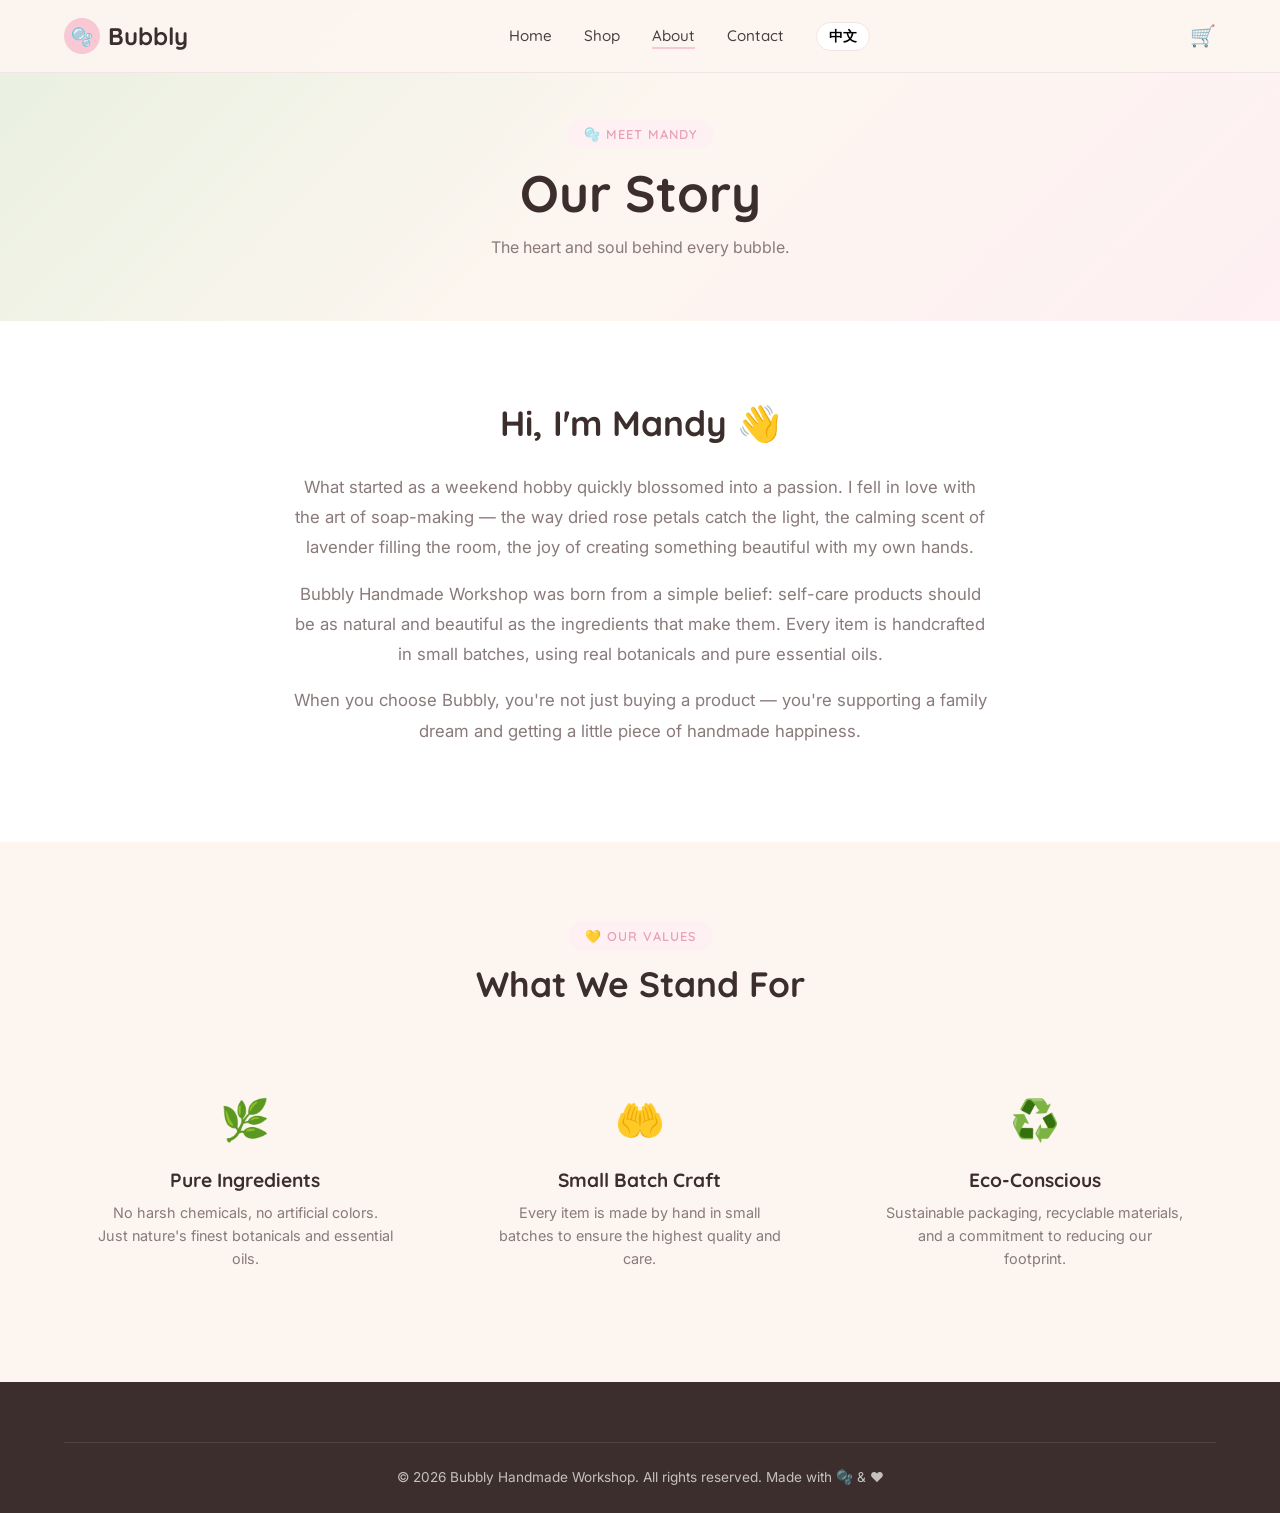
==== about.html @ 559df884 "🫧 Initial Bubbly Handmade Workshop website" ====
<!DOCTYPE html>
<html lang="en">
<head>
  <meta charset="UTF-8">
  <meta name="viewport" content="width=device-width, initial-scale=1.0">
  <title>About — Bubbly Handmade Workshop</title>
  <meta name="description" content="Meet Mandy and learn the story behind Bubbly Handmade Workshop.">
  <link rel="preconnect" href="https://fonts.googleapis.com">
  <link href="https://fonts.googleapis.com/css2?family=Inter:wght@400;500;600&family=Quicksand:wght@500;600;700&display=swap" rel="stylesheet">
  <link rel="stylesheet" href="assets/css/style.css">
  <link rel="icon" href="data:image/svg+xml,<svg xmlns=%22http://www.w3.org/2000/svg%22 viewBox=%220 0 100 100%22><text y=%22.9em%22 font-size=%2290%22>🫧</text></svg>">
</head>
<body data-page="about">

  <header class="header">
    <nav class="nav">
      <a href="index.html" class="logo"><span class="logo-bubble">🫧</span> Bubbly</a>
      <ul class="nav-links">
        <li><a href="index.html" data-i18n="home">Home</a></li>
        <li><a href="shop.html" data-i18n="shop">Shop</a></li>
        <li><a href="about.html" class="active" data-i18n="about">About</a></li>
        <li><a href="contact.html" data-i18n="contact">Contact</a></li>
        <li><button class="lang-toggle" onclick="toggleLang()">中文</button></li>
      </ul>
      <div style="display:flex;align-items:center;gap:16px">
        <div class="nav-cart" onclick="toggleCart()">🛒<span class="cart-count"></span></div>
        <button class="menu-toggle" onclick="toggleMenu()">☰</button>
      </div>
    </nav>
  </header>

  <section class="about-hero">
    <div class="container">
      <span class="section-tag">🫧 Meet Mandy</span>
      <h1 data-i18n="aboutHeroTitle">Our Story</h1>
      <p style="color:var(--text-light);max-width:500px;margin:8px auto 0" data-i18n="aboutHeroSub">The heart and soul behind every bubble.</p>
    </div>
  </section>

  <section class="about-story section">
    <div class="container">
      <div class="story-content">
        <h2 data-i18n="aboutStoryTitle">Hi, I'm Mandy 👋</h2>
        <br>
        <p data-i18n="aboutStory1">What started as a weekend hobby quickly blossomed into a passion. I fell in love with the art of soap-making — the way dried rose petals catch the light, the calming scent of lavender filling the room, the joy of creating something beautiful with my own hands.</p>
        <p data-i18n="aboutStory2">Bubbly Handmade Workshop was born from a simple belief: self-care products should be as natural and beautiful as the ingredients that make them. Every item is handcrafted in small batches, using real botanicals and pure essential oils.</p>
        <p data-i18n="aboutStory3">When you choose Bubbly, you're not just buying a product — you're supporting a family dream and getting a little piece of handmade happiness.</p>
      </div>
    </div>
  </section>

  <section class="section" style="background:var(--cream)">
    <div class="container">
      <div class="section-header">
        <span class="section-tag">💛 Our Values</span>
        <h2 data-i18n="valuesTitle">What We Stand For</h2>
      </div>
      <div class="values-grid">
        <div class="value-card fade-in">
          <div class="value-icon">🌿</div>
          <h3 data-i18n="pureTitle">Pure Ingredients</h3>
          <p data-i18n="pureSub">No harsh chemicals, no artificial colors. Just nature's finest botanicals and essential oils.</p>
        </div>
        <div class="value-card fade-in">
          <div class="value-icon">🤲</div>
          <h3 data-i18n="craftTitle">Small Batch Craft</h3>
          <p data-i18n="craftSub">Every item is made by hand in small batches to ensure the highest quality and care.</p>
        </div>
        <div class="value-card fade-in">
          <div class="value-icon">♻️</div>
          <h3 data-i18n="ecoTitle">Eco-Conscious</h3>
          <p data-i18n="ecoSub">Sustainable packaging, recyclable materials, and a commitment to reducing our footprint.</p>
        </div>
      </div>
    </div>
  </section>

  <footer class="footer">
    <div class="container">
      <div class="footer-bottom">
        <p>© 2026 Bubbly Handmade Workshop. All rights reserved. Made with 🫧 & ❤️</p>
      </div>
    </div>
  </footer>

  <div class="cart-overlay" onclick="toggleCart()"></div>
  <div class="cart-drawer">
    <div class="cart-header"><h3 data-i18n="cartTitle">🛒 Your Cart</h3><button class="cart-close" onclick="toggleCart()">✕</button></div>
    <div class="cart-items"></div>
    <div class="cart-footer">
      <div class="cart-total"><span data-i18n="total">Total</span><span class="cart-total-amount">$0.00</span></div>
      <button class="btn btn-gold cart-checkout-btn" onclick="checkout()" data-i18n="checkout">Checkout with Stripe</button>
    </div>
  </div>

  <script src="assets/js/app.js"></script>
</body>
</html>
---- assets/css/style.css ----
/* ============================================
   Bubbly Handmade Workshop — Main Stylesheet
   ============================================ */

/* --- Custom Properties --- */
:root {
  --pink: #f8c8d4;
  --pink-light: #fef0f3;
  --pink-dark: #e8a0b4;
  --cream: #fdf6f0;
  --white: #ffffff;
  --sage: #b8c9a3;
  --sage-light: #e8f0e0;
  --gold: #d4a853;
  --gold-light: #f5e6c8;
  --text: #4a3f3f;
  --text-light: #8a7a7a;
  --text-heading: #3d2e2e;
  --border: #f0e4e4;
  --shadow: rgba(200, 160, 170, 0.15);
  --shadow-hover: rgba(200, 160, 170, 0.25);
  --radius: 16px;
  --radius-sm: 10px;
  --radius-full: 50px;
  --transition: 0.3s ease;
  --font-body: 'Inter', -apple-system, BlinkMacSystemFont, sans-serif;
  --font-accent: 'Quicksand', 'Nunito', sans-serif;
  --max-width: 1200px;
}

/* --- Reset & Base --- */
*, *::before, *::after { box-sizing: border-box; margin: 0; padding: 0; }

html { scroll-behavior: smooth; font-size: 16px; }

body {
  font-family: var(--font-body);
  color: var(--text);
  background: var(--cream);
  line-height: 1.6;
  -webkit-font-smoothing: antialiased;
}

a { color: var(--pink-dark); text-decoration: none; transition: color var(--transition); }
a:hover { color: var(--gold); }

img { max-width: 100%; display: block; }

/* --- Typography --- */
h1, h2, h3, h4 {
  font-family: var(--font-accent);
  color: var(--text-heading);
  font-weight: 700;
  line-height: 1.3;
}

h1 { font-size: clamp(2rem, 5vw, 3.2rem); }
h2 { font-size: clamp(1.5rem, 3.5vw, 2.2rem); }
h3 { font-size: 1.2rem; }

/* --- Utility --- */
.container { max-width: var(--max-width); margin: 0 auto; padding: 0 24px; }
.section { padding: 80px 0; }
.text-center { text-align: center; }
.sr-only { position: absolute; width: 1px; height: 1px; overflow: hidden; clip: rect(0,0,0,0); }

/* --- Buttons --- */
.btn {
  display: inline-flex;
  align-items: center;
  gap: 8px;
  padding: 12px 28px;
  border-radius: var(--radius-full);
  font-family: var(--font-accent);
  font-weight: 600;
  font-size: 0.95rem;
  border: none;
  cursor: pointer;
  transition: all var(--transition);
  text-decoration: none;
}

.btn-primary {
  background: var(--pink);
  color: var(--text-heading);
}
.btn-primary:hover {
  background: var(--pink-dark);
  color: var(--white);
  transform: translateY(-2px);
  box-shadow: 0 8px 24px var(--shadow-hover);
}

.btn-secondary {
  background: transparent;
  color: var(--text);
  border: 2px solid var(--border);
}
.btn-secondary:hover {
  border-color: var(--pink);
  color: var(--pink-dark);
}

.btn-gold {
  background: var(--gold);
  color: var(--white);
}
.btn-gold:hover {
  background: #c49a48;
  transform: translateY(-2px);
  box-shadow: 0 8px 24px rgba(212, 168, 83, 0.3);
}

.btn-sm { padding: 8px 20px; font-size: 0.85rem; }

/* --- Header / Nav --- */
.header {
  position: fixed;
  top: 0; left: 0; right: 0;
  z-index: 1000;
  background: rgba(253, 246, 240, 0.92);
  backdrop-filter: blur(20px);
  border-bottom: 1px solid var(--border);
  transition: box-shadow var(--transition);
}

.header.scrolled { box-shadow: 0 4px 20px var(--shadow); }

.nav {
  display: flex;
  align-items: center;
  justify-content: space-between;
  height: 72px;
  max-width: var(--max-width);
  margin: 0 auto;
  padding: 0 24px;
}

.logo {
  font-family: var(--font-accent);
  font-size: 1.5rem;
  font-weight: 700;
  color: var(--text-heading);
  display: flex;
  align-items: center;
  gap: 8px;
}

.logo-bubble {
  width: 36px; height: 36px;
  background: var(--pink);
  border-radius: 50%;
  display: flex; align-items: center; justify-content: center;
  font-size: 1.1rem;
}

.nav-links { display: flex; gap: 32px; list-style: none; align-items: center; }

.nav-links a {
  font-family: var(--font-accent);
  font-weight: 500;
  color: var(--text);
  font-size: 0.95rem;
  position: relative;
}

.nav-links a::after {
  content: '';
  position: absolute;
  bottom: -4px; left: 0;
  width: 0; height: 2px;
  background: var(--pink);
  transition: width var(--transition);
}

.nav-links a:hover::after,
.nav-links a.active::after { width: 100%; }

.nav-cart {
  position: relative;
  font-size: 1.3rem;
  cursor: pointer;
}

.cart-count {
  position: absolute;
  top: -8px; right: -10px;
  background: var(--gold);
  color: white;
  font-size: 0.7rem;
  font-weight: 700;
  width: 20px; height: 20px;
  border-radius: 50%;
  display: flex; align-items: center; justify-content: center;
}

.cart-count:empty { display: none; }

.lang-toggle {
  font-size: 0.85rem;
  padding: 4px 12px;
  border-radius: var(--radius-full);
  border: 1.5px solid var(--border);
  background: var(--white);
  cursor: pointer;
  font-family: var(--font-accent);
  font-weight: 600;
  transition: all var(--transition);
}

.lang-toggle:hover { border-color: var(--pink); }

/* Mobile menu */
.menu-toggle {
  display: none;
  background: none; border: none;
  font-size: 1.5rem; cursor: pointer;
  color: var(--text);
}

/* --- Hero --- */
.hero {
  min-height: 90vh;
  display: flex;
  align-items: center;
  padding-top: 72px;
  background: linear-gradient(135deg, var(--cream) 0%, var(--pink-light) 50%, var(--sage-light) 100%);
  position: relative;
  overflow: hidden;
}

.hero::before {
  content: '';
  position: absolute;
  width: 400px; height: 400px;
  background: var(--pink);
  border-radius: 50%;
  opacity: 0.08;
  top: -100px; right: -100px;
}

.hero::after {
  content: '';
  position: absolute;
  width: 300px; height: 300px;
  background: var(--sage);
  border-radius: 50%;
  opacity: 0.08;
  bottom: -80px; left: -80px;
}

.hero-content {
  max-width: var(--max-width);
  margin: 0 auto;
  padding: 0 24px;
  display: grid;
  grid-template-columns: 1fr 1fr;
  gap: 60px;
  align-items: center;
  position: relative;
  z-index: 1;
}

.hero-text h1 {
  margin-bottom: 16px;
}

.hero-text h1 span { color: var(--pink-dark); }

.hero-subtitle {
  font-size: 1.15rem;
  color: var(--text-light);
  margin-bottom: 32px;
  max-width: 480px;
}

.hero-buttons { display: flex; gap: 16px; flex-wrap: wrap; }

.hero-visual {
  display: grid;
  grid-template-columns: 1fr 1fr;
  gap: 16px;
}

.hero-card {
  background: var(--white);
  border-radius: var(--radius);
  padding: 24px;
  text-align: center;
  box-shadow: 0 4px 20px var(--shadow);
  transition: transform var(--transition);
  animation: fadeUp 0.6s ease both;
}

.hero-card:nth-child(2) { animation-delay: 0.1s; transform: translateY(20px); }
.hero-card:nth-child(3) { animation-delay: 0.2s; }
.hero-card:nth-child(4) { animation-delay: 0.3s; transform: translateY(20px); }

.hero-card:hover { transform: translateY(-4px); }
.hero-card:nth-child(2):hover, .hero-card:nth-child(4):hover { transform: translateY(16px); }

.hero-card-emoji { font-size: 3rem; margin-bottom: 8px; }
.hero-card-label { font-family: var(--font-accent); font-weight: 600; font-size: 0.9rem; }

/* --- Featured Products --- */
.featured { background: var(--white); }

.section-header {
  text-align: center;
  margin-bottom: 48px;
}

.section-header p {
  color: var(--text-light);
  margin-top: 8px;
  max-width: 500px;
  margin-left: auto;
  margin-right: auto;
}

.section-tag {
  display: inline-block;
  background: var(--pink-light);
  color: var(--pink-dark);
  padding: 4px 16px;
  border-radius: var(--radius-full);
  font-size: 0.8rem;
  font-weight: 600;
  font-family: var(--font-accent);
  margin-bottom: 12px;
  text-transform: uppercase;
  letter-spacing: 1px;
}

.product-grid {
  display: grid;
  grid-template-columns: repeat(auto-fill, minmax(260px, 1fr));
  gap: 24px;
}

.product-card {
  background: var(--cream);
  border-radius: var(--radius);
  overflow: hidden;
  transition: all var(--transition);
  cursor: pointer;
  position: relative;
}

.product-card:hover {
  transform: translateY(-6px);
  box-shadow: 0 12px 32px var(--shadow-hover);
}

.product-image {
  height: 220px;
  display: flex;
  align-items: center;
  justify-content: center;
  font-size: 4.5rem;
  position: relative;
}

.product-badge {
  position: absolute;
  top: 12px; left: 12px;
  background: var(--gold);
  color: white;
  font-size: 0.7rem;
  font-weight: 700;
  padding: 4px 12px;
  border-radius: var(--radius-full);
  font-family: var(--font-accent);
  text-transform: uppercase;
  letter-spacing: 0.5px;
}

.product-info { padding: 20px; }

.product-name {
  font-family: var(--font-accent);
  font-weight: 700;
  font-size: 1.05rem;
  margin-bottom: 4px;
}

.product-desc {
  font-size: 0.85rem;
  color: var(--text-light);
  margin-bottom: 12px;
  display: -webkit-box;
  -webkit-line-clamp: 2;
  -webkit-box-orient: vertical;
  overflow: hidden;
}

.product-footer {
  display: flex;
  align-items: center;
  justify-content: space-between;
}

.product-price {
  font-family: var(--font-accent);
  font-weight: 700;
  font-size: 1.1rem;
  color: var(--text-heading);
}

.add-to-cart-btn {
  width: 36px; height: 36px;
  border-radius: 50%;
  border: none;
  background: var(--pink);
  color: var(--text-heading);
  font-size: 1.1rem;
  cursor: pointer;
  transition: all var(--transition);
  display: flex; align-items: center; justify-content: center;
}

.add-to-cart-btn:hover {
  background: var(--gold);
  color: white;
  transform: scale(1.1);
}

/* --- About Preview --- */
.about-preview {
  background: linear-gradient(135deg, var(--pink-light), var(--cream));
}

.about-grid {
  display: grid;
  grid-template-columns: 1fr 1fr;
  gap: 60px;
  align-items: center;
}

.about-image-placeholder {
  width: 100%;
  aspect-ratio: 4/3;
  background: var(--white);
  border-radius: var(--radius);
  display: flex;
  align-items: center;
  justify-content: center;
  font-size: 5rem;
  box-shadow: 0 8px 32px var(--shadow);
}

.about-text h2 { margin-bottom: 16px; }

.about-text p {
  color: var(--text-light);
  margin-bottom: 16px;
}

.about-values {
  display: flex;
  gap: 24px;
  margin-top: 24px;
}

.about-value {
  text-align: center;
  flex: 1;
}

.about-value-icon {
  width: 48px; height: 48px;
  background: var(--white);
  border-radius: 50%;
  display: flex; align-items: center; justify-content: center;
  font-size: 1.3rem;
  margin: 0 auto 8px;
  box-shadow: 0 2px 8px var(--shadow);
}

.about-value-label {
  font-family: var(--font-accent);
  font-weight: 600;
  font-size: 0.85rem;
}

/* --- Instagram Section --- */
.instagram-section { background: var(--white); }

.insta-grid {
  display: grid;
  grid-template-columns: repeat(4, 1fr);
  gap: 16px;
  margin-top: 32px;
}

.insta-item {
  aspect-ratio: 1;
  border-radius: var(--radius-sm);
  overflow: hidden;
  position: relative;
  cursor: pointer;
}

.insta-placeholder {
  width: 100%;
  height: 100%;
  display: flex;
  align-items: center;
  justify-content: center;
  font-size: 3rem;
  transition: transform var(--transition);
}

.insta-item:hover .insta-placeholder { transform: scale(1.05); }

.insta-overlay {
  position: absolute;
  inset: 0;
  background: rgba(248, 200, 212, 0.8);
  display: flex;
  align-items: center;
  justify-content: center;
  opacity: 0;
  transition: opacity var(--transition);
  color: white;
  font-size: 1.5rem;
}

.insta-item:hover .insta-overlay { opacity: 1; }

/* --- Footer --- */
.footer {
  background: var(--text-heading);
  color: rgba(255,255,255,0.7);
  padding: 60px 0 24px;
}

.footer-grid {
  display: grid;
  grid-template-columns: 2fr 1fr 1fr 1fr;
  gap: 40px;
  margin-bottom: 40px;
}

.footer-brand .logo { color: white; margin-bottom: 12px; }
.footer-brand .logo-bubble { background: var(--pink); }
.footer-brand p { font-size: 0.9rem; max-width: 280px; }

.footer h4 {
  color: white;
  font-size: 0.95rem;
  margin-bottom: 16px;
}

.footer-links { list-style: none; }
.footer-links li { margin-bottom: 8px; }
.footer-links a {
  color: rgba(255,255,255,0.6);
  font-size: 0.9rem;
  transition: color var(--transition);
}
.footer-links a:hover { color: var(--pink); }

.footer-social {
  display: flex;
  gap: 12px;
  margin-top: 16px;
}

.footer-social a {
  width: 40px; height: 40px;
  border-radius: 50%;
  background: rgba(255,255,255,0.1);
  display: flex; align-items: center; justify-content: center;
  font-size: 1.1rem;
  transition: all var(--transition);
}

.footer-social a:hover { background: var(--pink); transform: translateY(-2px); }

.footer-bottom {
  border-top: 1px solid rgba(255,255,255,0.1);
  padding-top: 24px;
  text-align: center;
  font-size: 0.85rem;
}

/* --- Shop Page --- */
.shop-hero {
  padding: 120px 0 40px;
  background: linear-gradient(135deg, var(--cream), var(--pink-light));
  text-align: center;
}

.category-filters {
  display: flex;
  gap: 12px;
  justify-content: center;
  margin-top: 24px;
  flex-wrap: wrap;
}

.filter-btn {
  padding: 8px 24px;
  border-radius: var(--radius-full);
  border: 2px solid var(--border);
  background: var(--white);
  font-family: var(--font-accent);
  font-weight: 600;
  font-size: 0.85rem;
  cursor: pointer;
  transition: all var(--transition);
  color: var(--text);
}

.filter-btn:hover, .filter-btn.active {
  background: var(--pink);
  border-color: var(--pink);
  color: var(--text-heading);
}

.shop-grid { padding: 60px 0 80px; }

/* --- About Page --- */
.about-hero {
  padding: 120px 0 60px;
  background: linear-gradient(135deg, var(--sage-light), var(--cream), var(--pink-light));
  text-align: center;
}

.about-story { background: var(--white); }

.story-content {
  max-width: 700px;
  margin: 0 auto;
  text-align: center;
}

.story-content p {
  color: var(--text-light);
  font-size: 1.05rem;
  margin-bottom: 16px;
  line-height: 1.8;
}

.values-grid {
  display: grid;
  grid-template-columns: repeat(3, 1fr);
  gap: 32px;
  margin-top: 48px;
}

.value-card {
  background: var(--cream);
  border-radius: var(--radius);
  padding: 32px;
  text-align: center;
  transition: transform var(--transition);
}

.value-card:hover { transform: translateY(-4px); }

.value-icon {
  font-size: 2.5rem;
  margin-bottom: 16px;
}

.value-card h3 { margin-bottom: 8px; }
.value-card p { font-size: 0.9rem; color: var(--text-light); }

/* --- Contact Page --- */
.contact-hero {
  padding: 120px 0 40px;
  background: linear-gradient(135deg, var(--cream), var(--pink-light));
  text-align: center;
}

.contact-grid {
  display: grid;
  grid-template-columns: 1fr 1fr;
  gap: 48px;
  align-items: start;
}

.contact-form {
  background: var(--white);
  padding: 40px;
  border-radius: var(--radius);
  box-shadow: 0 4px 20px var(--shadow);
}

.form-group { margin-bottom: 20px; }

.form-group label {
  display: block;
  font-family: var(--font-accent);
  font-weight: 600;
  font-size: 0.9rem;
  margin-bottom: 6px;
}

.form-group input,
.form-group textarea,
.form-group select {
  width: 100%;
  padding: 12px 16px;
  border: 2px solid var(--border);
  border-radius: var(--radius-sm);
  font-family: var(--font-body);
  font-size: 0.95rem;
  transition: border-color var(--transition);
  background: var(--cream);
}

.form-group input:focus,
.form-group textarea:focus {
  outline: none;
  border-color: var(--pink);
}

.form-group textarea { resize: vertical; min-height: 120px; }

.contact-info-cards { display: flex; flex-direction: column; gap: 20px; }

.info-card {
  background: var(--white);
  padding: 24px;
  border-radius: var(--radius);
  display: flex;
  align-items: center;
  gap: 16px;
  box-shadow: 0 2px 12px var(--shadow);
}

.info-card-icon {
  width: 48px; height: 48px;
  background: var(--pink-light);
  border-radius: 50%;
  display: flex; align-items: center; justify-content: center;
  font-size: 1.3rem;
  flex-shrink: 0;
}

.info-card h4 { font-size: 0.95rem; margin-bottom: 2px; }
.info-card p { font-size: 0.85rem; color: var(--text-light); }

/* --- Cart Drawer --- */
.cart-overlay {
  position: fixed;
  inset: 0;
  background: rgba(0,0,0,0.4);
  z-index: 2000;
  opacity: 0;
  pointer-events: none;
  transition: opacity var(--transition);
}

.cart-overlay.open { opacity: 1; pointer-events: all; }

.cart-drawer {
  position: fixed;
  top: 0; right: 0;
  width: 400px;
  max-width: 90vw;
  height: 100vh;
  background: var(--white);
  z-index: 2001;
  transform: translateX(100%);
  transition: transform var(--transition);
  display: flex;
  flex-direction: column;
}

.cart-drawer.open { transform: translateX(0); }

.cart-header {
  display: flex;
  align-items: center;
  justify-content: space-between;
  padding: 24px;
  border-bottom: 1px solid var(--border);
}

.cart-header h3 { font-family: var(--font-accent); }

.cart-close {
  background: none; border: none;
  font-size: 1.5rem; cursor: pointer;
  color: var(--text);
}

.cart-items {
  flex: 1;
  overflow-y: auto;
  padding: 24px;
}

.cart-empty {
  text-align: center;
  padding: 40px 0;
  color: var(--text-light);
}

.cart-empty-emoji { font-size: 3rem; margin-bottom: 12px; }

.cart-item {
  display: flex;
  gap: 16px;
  padding: 16px 0;
  border-bottom: 1px solid var(--border);
  align-items: center;
}

.cart-item-image {
  width: 60px; height: 60px;
  border-radius: var(--radius-sm);
  display: flex; align-items: center; justify-content: center;
  font-size: 2rem;
  flex-shrink: 0;
}

.cart-item-details { flex: 1; }
.cart-item-name { font-family: var(--font-accent); font-weight: 600; font-size: 0.95rem; }
.cart-item-price { font-size: 0.85rem; color: var(--text-light); }

.cart-item-qty {
  display: flex;
  align-items: center;
  gap: 8px;
}

.qty-btn {
  width: 28px; height: 28px;
  border-radius: 50%;
  border: 1.5px solid var(--border);
  background: none;
  cursor: pointer;
  font-size: 1rem;
  display: flex; align-items: center; justify-content: center;
  transition: all var(--transition);
}

.qty-btn:hover { border-color: var(--pink); background: var(--pink-light); }

.cart-footer {
  padding: 24px;
  border-top: 1px solid var(--border);
}

.cart-total {
  display: flex;
  justify-content: space-between;
  margin-bottom: 16px;
  font-family: var(--font-accent);
  font-weight: 700;
  font-size: 1.1rem;
}

.cart-checkout-btn { width: 100%; justify-content: center; }

/* --- Animations --- */
@keyframes fadeUp {
  from { opacity: 0; transform: translateY(20px); }
  to { opacity: 1; transform: translateY(0); }
}

.fade-in {
  opacity: 0;
  transform: translateY(20px);
  transition: opacity 0.6s ease, transform 0.6s ease;
}

.fade-in.visible {
  opacity: 1;
  transform: translateY(0);
}

/* --- Toast Notification --- */
.toast {
  position: fixed;
  bottom: 24px;
  right: 24px;
  background: var(--text-heading);
  color: white;
  padding: 14px 24px;
  border-radius: var(--radius-sm);
  font-family: var(--font-accent);
  font-weight: 600;
  font-size: 0.9rem;
  z-index: 3000;
  transform: translateY(100px);
  opacity: 0;
  transition: all 0.4s ease;
  display: flex; align-items: center; gap: 8px;
}

.toast.show { transform: translateY(0); opacity: 1; }

/* --- Responsive --- */
@media (max-width: 768px) {
  .nav-links { display: none; }
  .menu-toggle { display: block; }
  
  .nav-links.open {
    display: flex;
    flex-direction: column;
    position: absolute;
    top: 72px; left: 0; right: 0;
    background: var(--cream);
    padding: 24px;
    gap: 20px;
    border-bottom: 1px solid var(--border);
    box-shadow: 0 8px 20px var(--shadow);
  }

  .hero-content { grid-template-columns: 1fr; text-align: center; }
  .hero-subtitle { margin-left: auto; margin-right: auto; }
  .hero-buttons { justify-content: center; }
  .hero-visual { grid-template-columns: 1fr 1fr; }
  .hero-card:nth-child(2), .hero-card:nth-child(4) { transform: none; }

  .about-grid { grid-template-columns: 1fr; }
  .footer-grid { grid-template-columns: 1fr 1fr; }
  .contact-grid { grid-template-columns: 1fr; }
  .values-grid { grid-template-columns: 1fr; }
  .insta-grid { grid-template-columns: 1fr 1fr; }
  .about-values { flex-direction: column; }
}
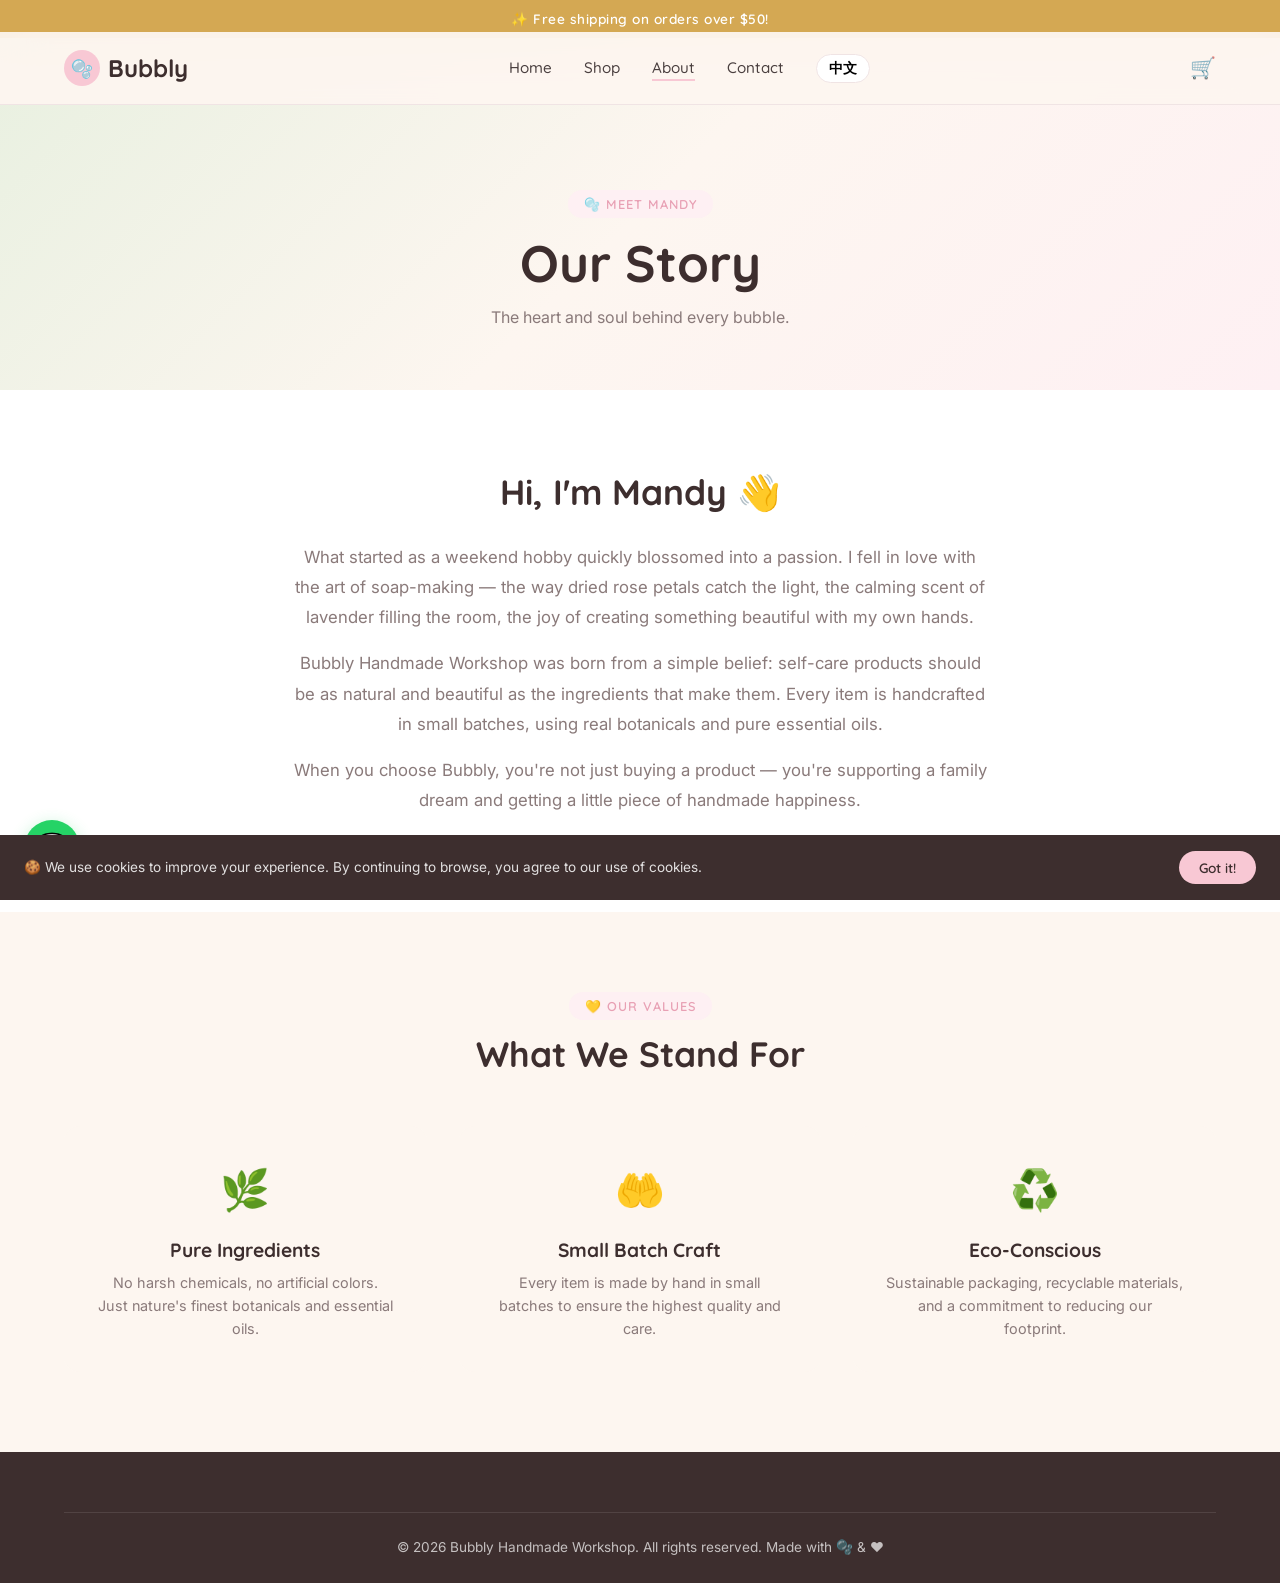
==== commit d59ca6a3: "✨ Major enhancements: testimonials, newsletter, search, quick-view, accessibility & more" ====
--- a/about.html
+++ b/about.html
@@ -8,6 +8,7 @@
   <link rel="preconnect" href="https://fonts.googleapis.com">
   <link href="https://fonts.googleapis.com/css2?family=Inter:wght@400;500;600&family=Quicksand:wght@500;600;700&display=swap" rel="stylesheet">
   <link rel="stylesheet" href="assets/css/style.css">
+  <link rel="stylesheet" href="assets/css/enhancements.css">
   <link rel="icon" href="data:image/svg+xml,<svg xmlns=%22http://www.w3.org/2000/svg%22 viewBox=%220 0 100 100%22><text y=%22.9em%22 font-size=%2290%22>🫧</text></svg>">
 </head>
 <body data-page="about">
@@ -94,5 +95,6 @@
   </div>
 
   <script src="assets/js/app.js"></script>
+  <script src="assets/js/enhancements.js"></script>
 </body>
 </html>
--- a/assets/css/enhancements.css
+++ b/assets/css/enhancements.css
@@ -0,0 +1,354 @@
+/* ============================================
+   Bubbly Handmade Workshop — Enhancements
+   ============================================ */
+
+/* --- 1. ACCESSIBILITY: Skip to Content --- */
+.skip-link {
+  position: absolute;
+  top: -100%;
+  left: 16px;
+  background: var(--gold);
+  color: white;
+  padding: 12px 24px;
+  border-radius: var(--radius-full);
+  font-family: var(--font-accent);
+  font-weight: 600;
+  z-index: 9999;
+  transition: top 0.3s;
+}
+.skip-link:focus { top: 12px; }
+
+/* --- 2. BACK TO TOP BUTTON --- */
+.back-to-top {
+  position: fixed;
+  bottom: 24px;
+  right: 24px;
+  width: 48px;
+  height: 48px;
+  border-radius: 50%;
+  background: var(--pink);
+  color: var(--text-heading);
+  border: none;
+  font-size: 1.3rem;
+  cursor: pointer;
+  box-shadow: 0 4px 16px var(--shadow);
+  opacity: 0;
+  pointer-events: none;
+  transition: all var(--transition);
+  z-index: 1500;
+  display: flex;
+  align-items: center;
+  justify-content: center;
+}
+.back-to-top.visible { opacity: 1; pointer-events: all; }
+.back-to-top:hover { background: var(--gold); color: white; transform: translateY(-3px); }
+
+/* --- 3. COOKIE / PRIVACY BANNER --- */
+.cookie-banner {
+  position: fixed;
+  bottom: 0;
+  left: 0;
+  right: 0;
+  background: var(--text-heading);
+  color: rgba(255,255,255,0.85);
+  padding: 16px 24px;
+  display: flex;
+  align-items: center;
+  justify-content: space-between;
+  gap: 16px;
+  z-index: 2500;
+  font-size: 0.85rem;
+  transform: translateY(100%);
+  transition: transform 0.4s ease;
+  flex-wrap: wrap;
+}
+.cookie-banner.show { transform: translateY(0); }
+.cookie-banner p { margin: 0; flex: 1; min-width: 200px; }
+.cookie-banner .btn { flex-shrink: 0; }
+
+/* --- 4. PRODUCT QUICK VIEW MODAL --- */
+.modal-overlay {
+  position: fixed;
+  inset: 0;
+  background: rgba(0,0,0,0.5);
+  z-index: 3000;
+  display: flex;
+  align-items: center;
+  justify-content: center;
+  opacity: 0;
+  pointer-events: none;
+  transition: opacity 0.3s ease;
+  padding: 24px;
+}
+.modal-overlay.open { opacity: 1; pointer-events: all; }
+
+.modal {
+  background: var(--white);
+  border-radius: var(--radius);
+  max-width: 500px;
+  width: 100%;
+  max-height: 90vh;
+  overflow-y: auto;
+  transform: scale(0.9) translateY(20px);
+  transition: transform 0.3s ease;
+  box-shadow: 0 24px 64px rgba(0,0,0,0.2);
+}
+.modal-overlay.open .modal { transform: scale(1) translateY(0); }
+
+.modal-image {
+  height: 250px;
+  display: flex;
+  align-items: center;
+  justify-content: center;
+  font-size: 6rem;
+  border-radius: var(--radius) var(--radius) 0 0;
+  position: relative;
+}
+
+.modal-close {
+  position: absolute;
+  top: 12px;
+  right: 12px;
+  width: 36px; height: 36px;
+  border-radius: 50%;
+  border: none;
+  background: rgba(255,255,255,0.9);
+  font-size: 1.2rem;
+  cursor: pointer;
+  display: flex; align-items: center; justify-content: center;
+  transition: all var(--transition);
+}
+.modal-close:hover { background: var(--pink); }
+
+.modal-body { padding: 24px; }
+.modal-body h2 { margin-bottom: 4px; font-size: 1.4rem; }
+.modal-body .product-price { font-size: 1.3rem; margin-bottom: 12px; display: block; }
+.modal-body .product-desc { 
+  -webkit-line-clamp: unset; 
+  color: var(--text-light); 
+  margin-bottom: 20px; 
+  line-height: 1.7;
+}
+.modal-body .btn { width: 100%; justify-content: center; }
+
+/* --- 5. NEWSLETTER / EMAIL SIGNUP --- */
+.newsletter {
+  background: linear-gradient(135deg, var(--pink-light), var(--sage-light));
+  text-align: center;
+}
+
+.newsletter-form {
+  display: flex;
+  gap: 12px;
+  max-width: 460px;
+  margin: 24px auto 0;
+  flex-wrap: wrap;
+  justify-content: center;
+}
+
+.newsletter-form input {
+  flex: 1;
+  min-width: 200px;
+  padding: 14px 20px;
+  border: 2px solid var(--border);
+  border-radius: var(--radius-full);
+  font-family: var(--font-body);
+  font-size: 0.95rem;
+  background: var(--white);
+  transition: border-color var(--transition);
+}
+.newsletter-form input:focus { outline: none; border-color: var(--pink); }
+
+/* --- 6. TESTIMONIALS / REVIEWS --- */
+.testimonials { background: var(--white); }
+
+.testimonial-grid {
+  display: grid;
+  grid-template-columns: repeat(auto-fill, minmax(300px, 1fr));
+  gap: 24px;
+}
+
+.testimonial-card {
+  background: var(--cream);
+  padding: 28px;
+  border-radius: var(--radius);
+  position: relative;
+  transition: transform var(--transition);
+}
+.testimonial-card:hover { transform: translateY(-4px); }
+
+.testimonial-stars { font-size: 1rem; margin-bottom: 12px; color: var(--gold); }
+
+.testimonial-text {
+  font-size: 0.95rem;
+  color: var(--text);
+  line-height: 1.7;
+  margin-bottom: 16px;
+  font-style: italic;
+}
+
+.testimonial-author {
+  display: flex;
+  align-items: center;
+  gap: 12px;
+}
+
+.testimonial-avatar {
+  width: 40px; height: 40px;
+  border-radius: 50%;
+  display: flex; align-items: center; justify-content: center;
+  font-size: 1.2rem;
+}
+
+.testimonial-name {
+  font-family: var(--font-accent);
+  font-weight: 700;
+  font-size: 0.9rem;
+}
+
+.testimonial-product {
+  font-size: 0.8rem;
+  color: var(--text-light);
+}
+
+/* --- 7. SEARCH BAR --- */
+.search-bar {
+  position: relative;
+  max-width: 400px;
+  margin: 20px auto 0;
+}
+
+.search-bar input {
+  width: 100%;
+  padding: 12px 20px 12px 44px;
+  border: 2px solid var(--border);
+  border-radius: var(--radius-full);
+  font-family: var(--font-body);
+  font-size: 0.95rem;
+  background: var(--white);
+  transition: border-color var(--transition);
+}
+.search-bar input:focus { outline: none; border-color: var(--pink); }
+
+.search-bar-icon {
+  position: absolute;
+  left: 16px;
+  top: 50%;
+  transform: translateY(-50%);
+  font-size: 1rem;
+  color: var(--text-light);
+  pointer-events: none;
+}
+
+/* --- 8. BREADCRUMBS --- */
+.breadcrumbs {
+  padding: 12px 0;
+  font-size: 0.85rem;
+  color: var(--text-light);
+}
+.breadcrumbs a { color: var(--text-light); }
+.breadcrumbs a:hover { color: var(--pink-dark); }
+.breadcrumbs span { margin: 0 8px; }
+
+/* --- 9. LOADING SKELETON --- */
+.skeleton {
+  background: linear-gradient(90deg, var(--border) 25%, var(--pink-light) 50%, var(--border) 75%);
+  background-size: 200% 100%;
+  animation: shimmer 1.5s infinite;
+  border-radius: var(--radius-sm);
+}
+
+@keyframes shimmer {
+  0% { background-position: 200% 0; }
+  100% { background-position: -200% 0; }
+}
+
+/* --- 10. ANNOUNCEMENT BAR --- */
+.announcement-bar {
+  background: var(--gold);
+  color: white;
+  text-align: center;
+  padding: 8px 16px;
+  font-family: var(--font-accent);
+  font-weight: 600;
+  font-size: 0.85rem;
+  letter-spacing: 0.5px;
+}
+
+.announcement-bar a { color: white; text-decoration: underline; }
+
+/* --- 11. WHATSAPP FLOATING BUTTON --- */
+.whatsapp-float {
+  position: fixed;
+  bottom: 24px;
+  left: 24px;
+  width: 56px;
+  height: 56px;
+  border-radius: 50%;
+  background: #25D366;
+  color: white;
+  font-size: 1.8rem;
+  display: flex;
+  align-items: center;
+  justify-content: center;
+  box-shadow: 0 4px 16px rgba(37, 211, 102, 0.3);
+  cursor: pointer;
+  transition: all var(--transition);
+  z-index: 1500;
+  text-decoration: none;
+}
+.whatsapp-float:hover { transform: scale(1.1); box-shadow: 0 6px 24px rgba(37, 211, 102, 0.4); color: white; }
+
+/* --- 12. PROGRESS BAR (Page Load) --- */
+.progress-bar {
+  position: fixed;
+  top: 0;
+  left: 0;
+  height: 3px;
+  background: linear-gradient(90deg, var(--pink), var(--gold));
+  z-index: 9999;
+  transition: width 0.3s ease;
+  border-radius: 0 2px 2px 0;
+}
+
+/* --- 13. PRODUCT HOVER QUICK-ADD --- */
+.product-card .quick-add-overlay {
+  position: absolute;
+  bottom: 0;
+  left: 0;
+  right: 0;
+  background: rgba(255,255,255,0.95);
+  padding: 12px;
+  transform: translateY(100%);
+  transition: transform var(--transition);
+  text-align: center;
+}
+.product-card:hover .quick-add-overlay { transform: translateY(0); }
+
+/* --- 14. SMOOTH PAGE TRANSITIONS --- */
+body {
+  animation: pageIn 0.4s ease;
+}
+@keyframes pageIn {
+  from { opacity: 0; }
+  to { opacity: 1; }
+}
+
+/* --- 15. FOCUS STYLES FOR ACCESSIBILITY --- */
+*:focus-visible {
+  outline: 3px solid var(--gold);
+  outline-offset: 2px;
+}
+
+button:focus-visible, a:focus-visible {
+  outline: 3px solid var(--gold);
+  outline-offset: 2px;
+}
+
+/* --- Print Styles --- */
+@media print {
+  .header, .footer, .cart-drawer, .cart-overlay, .back-to-top, 
+  .cookie-banner, .whatsapp-float, .announcement-bar { display: none !important; }
+  body { background: white; color: black; }
+  .hero { min-height: auto; padding: 40px 0; }
+}
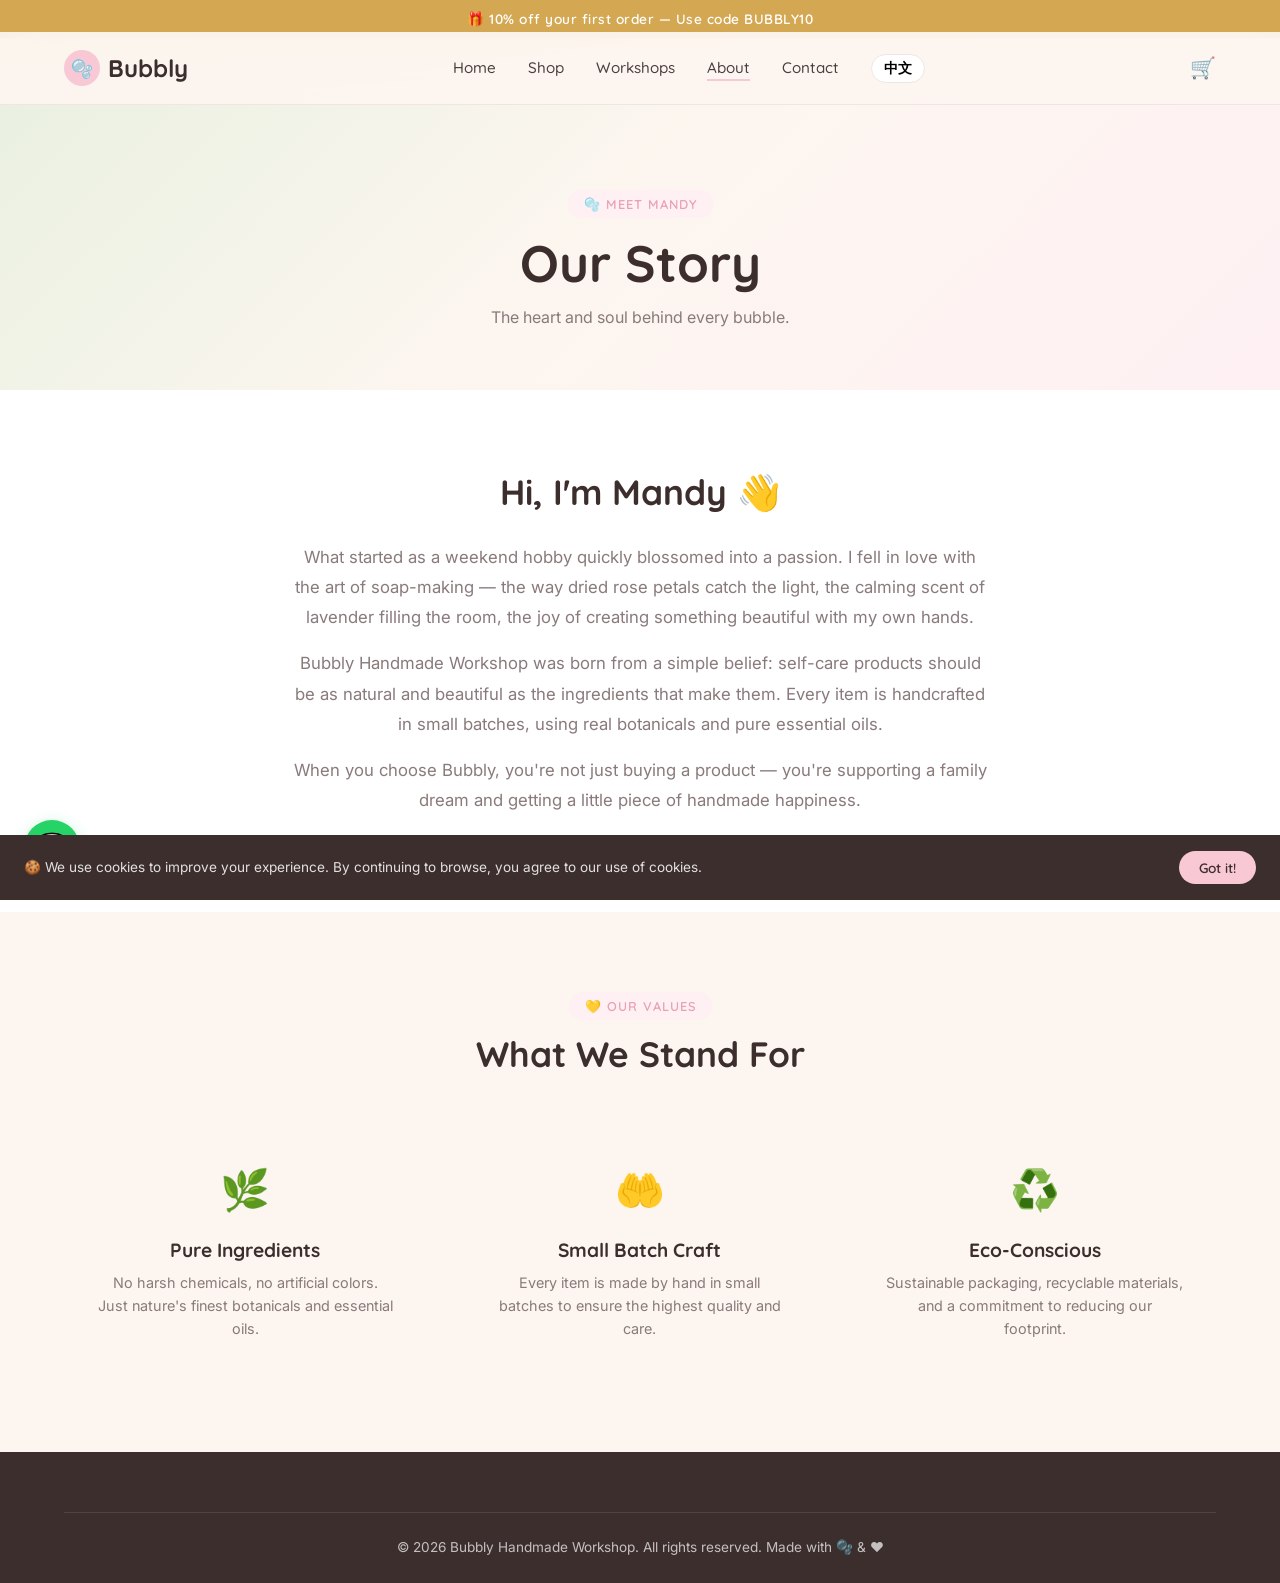
==== commit 355bbc47: "🌿 Added Workshops page with Calendly integration" ====
--- a/about.html
+++ b/about.html
@@ -19,6 +19,7 @@
       <ul class="nav-links">
         <li><a href="index.html" data-i18n="home">Home</a></li>
         <li><a href="shop.html" data-i18n="shop">Shop</a></li>
+        <li><a href="workshops.html" data-i18n="workshops">Workshops</a></li>
         <li><a href="about.html" class="active" data-i18n="about">About</a></li>
         <li><a href="contact.html" data-i18n="contact">Contact</a></li>
         <li><button class="lang-toggle" onclick="toggleLang()">中文</button></li>
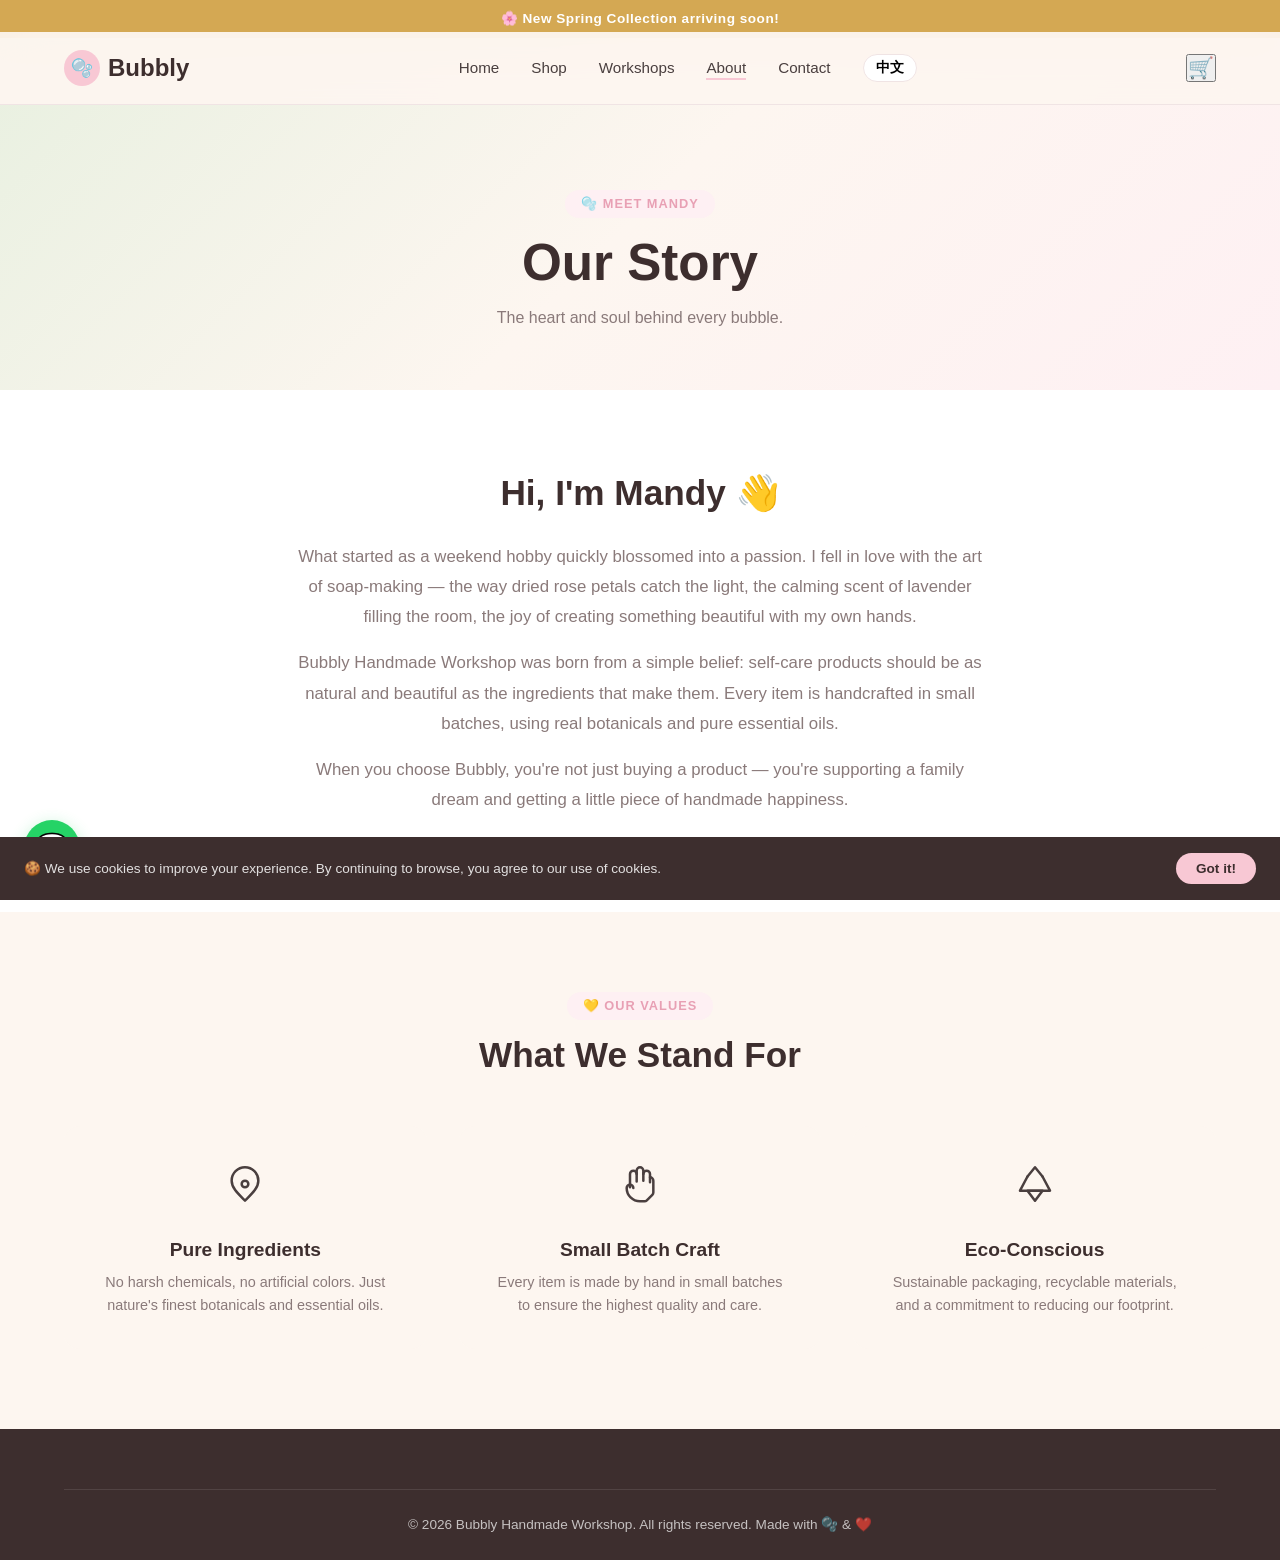
==== commit dfdf989d: "Add files via upload Session 5: Update HTML pages with real product photos and fixes" ====
--- a/about.html
+++ b/about.html
@@ -6,7 +6,7 @@
   <title>About — Bubbly Handmade Workshop</title>
   <meta name="description" content="Meet Mandy and learn the story behind Bubbly Handmade Workshop.">
   <link rel="preconnect" href="https://fonts.googleapis.com">
-  <link href="https://fonts.googleapis.com/css2?family=Inter:wght@400;500;600&family=Quicksand:wght@500;600;700&display=swap" rel="stylesheet">
+  <link href="https://fonts.googleapis.com/css2?family=Young+Serif&family=Figtree:wght@400;500;600;700&display=swap" rel="stylesheet">
   <link rel="stylesheet" href="assets/css/style.css">
   <link rel="stylesheet" href="assets/css/enhancements.css">
   <link rel="icon" href="data:image/svg+xml,<svg xmlns=%22http://www.w3.org/2000/svg%22 viewBox=%220 0 100 100%22><text y=%22.9em%22 font-size=%2290%22>🫧</text></svg>">
@@ -24,9 +24,9 @@
         <li><a href="contact.html" data-i18n="contact">Contact</a></li>
         <li><button class="lang-toggle" onclick="toggleLang()">中文</button></li>
       </ul>
-      <div style="display:flex;align-items:center;gap:16px">
-        <div class="nav-cart" onclick="toggleCart()">🛒<span class="cart-count"></span></div>
-        <button class="menu-toggle" onclick="toggleMenu()">☰</button>
+      <div class="nav-actions">
+        <button class="nav-cart" onclick="toggleCart()" aria-label="Shopping cart">🛒<span class="cart-count"></span></button>
+        <button class="menu-toggle" onclick="toggleMenu()" aria-label="Open menu" aria-expanded="false">☰</button>
       </div>
     </nav>
   </header>
@@ -59,17 +59,17 @@
       </div>
       <div class="values-grid">
         <div class="value-card fade-in">
-          <div class="value-icon">🌿</div>
+          <div class="value-icon"><svg width="40" height="40" viewBox="0 0 24 24" fill="none" stroke="currentColor" stroke-width="1.5" stroke-linecap="round" stroke-linejoin="round"><path d="M12 22c-4-4-8-7.5-8-12a8 8 0 0116 0c0 4.5-4 8-8 12z"/><path d="M12 10a2 2 0 100 4 2 2 0 000-4z"/></svg></div>
           <h3 data-i18n="pureTitle">Pure Ingredients</h3>
           <p data-i18n="pureSub">No harsh chemicals, no artificial colors. Just nature's finest botanicals and essential oils.</p>
         </div>
         <div class="value-card fade-in">
-          <div class="value-icon">🤲</div>
+          <div class="value-icon"><svg width="40" height="40" viewBox="0 0 24 24" fill="none" stroke="currentColor" stroke-width="1.5" stroke-linecap="round" stroke-linejoin="round"><path d="M18 11V6a2 2 0 00-2-2a2 2 0 00-2 2"/><path d="M14 10V4a2 2 0 00-2-2a2 2 0 00-2 2v2"/><path d="M10 10.5V6a2 2 0 00-2-2a2 2 0 00-2 2v8"/><path d="M18 8a2 2 0 012 2v7.1a2 2 0 01-.6 1.4l-3.3 3.3a2 2 0 01-1.4.6H12a8 8 0 01-8-8 2 2 0 114 0"/></svg></div>
           <h3 data-i18n="craftTitle">Small Batch Craft</h3>
           <p data-i18n="craftSub">Every item is made by hand in small batches to ensure the highest quality and care.</p>
         </div>
         <div class="value-card fade-in">
-          <div class="value-icon">♻️</div>
+          <div class="value-icon"><svg width="40" height="40" viewBox="0 0 24 24" fill="none" stroke="currentColor" stroke-width="1.5" stroke-linecap="round" stroke-linejoin="round"><path d="M7.5 7.5L12 2l4.5 5.5"/><path d="M16.5 7.5L21 16H3l4.5-8.5"/><path d="M12 22l-4.5-6h9L12 22z"/></svg></div>
           <h3 data-i18n="ecoTitle">Eco-Conscious</h3>
           <p data-i18n="ecoSub">Sustainable packaging, recyclable materials, and a commitment to reducing our footprint.</p>
         </div>
@@ -85,15 +85,15 @@
     </div>
   </footer>
 
-  <div class="cart-overlay" onclick="toggleCart()"></div>
-  <div class="cart-drawer">
+  <div class="cart-overlay" onclick="toggleCart()" role="presentation"></div>
+  <aside class="cart-drawer" aria-label="Shopping cart" role="dialog">
     <div class="cart-header"><h3 data-i18n="cartTitle">🛒 Your Cart</h3><button class="cart-close" onclick="toggleCart()">✕</button></div>
     <div class="cart-items"></div>
     <div class="cart-footer">
       <div class="cart-total"><span data-i18n="total">Total</span><span class="cart-total-amount">$0.00</span></div>
       <button class="btn btn-gold cart-checkout-btn" onclick="checkout()" data-i18n="checkout">Checkout with Stripe</button>
     </div>
-  </div>
+  </aside>
 
   <script src="assets/js/app.js"></script>
   <script src="assets/js/enhancements.js"></script>
